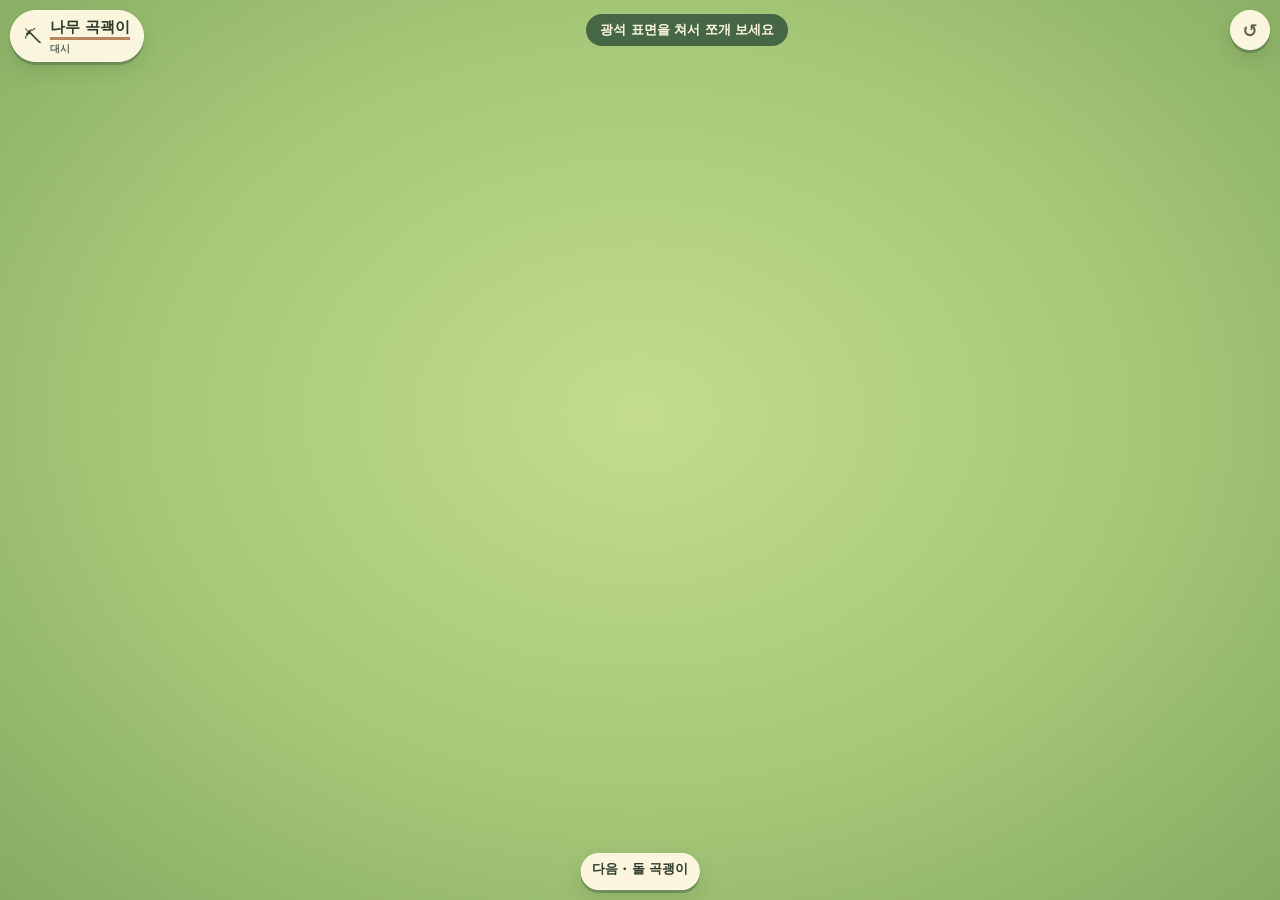
==== index.html @ 0baeaced "[build] 곡갱이.io GitHub Pages 클라이언트 초기 배포" ====
<!doctype html>
<html lang="ko">
<head>
    <meta charset="utf-8" />
    <meta http-equiv="refresh" content="0; url=./fracture.html?online=1" />
    <title>곡갱이.io</title>
</head>
<body><a href="./fracture.html?online=1">곡갱이.io 플레이</a></body>
</html>
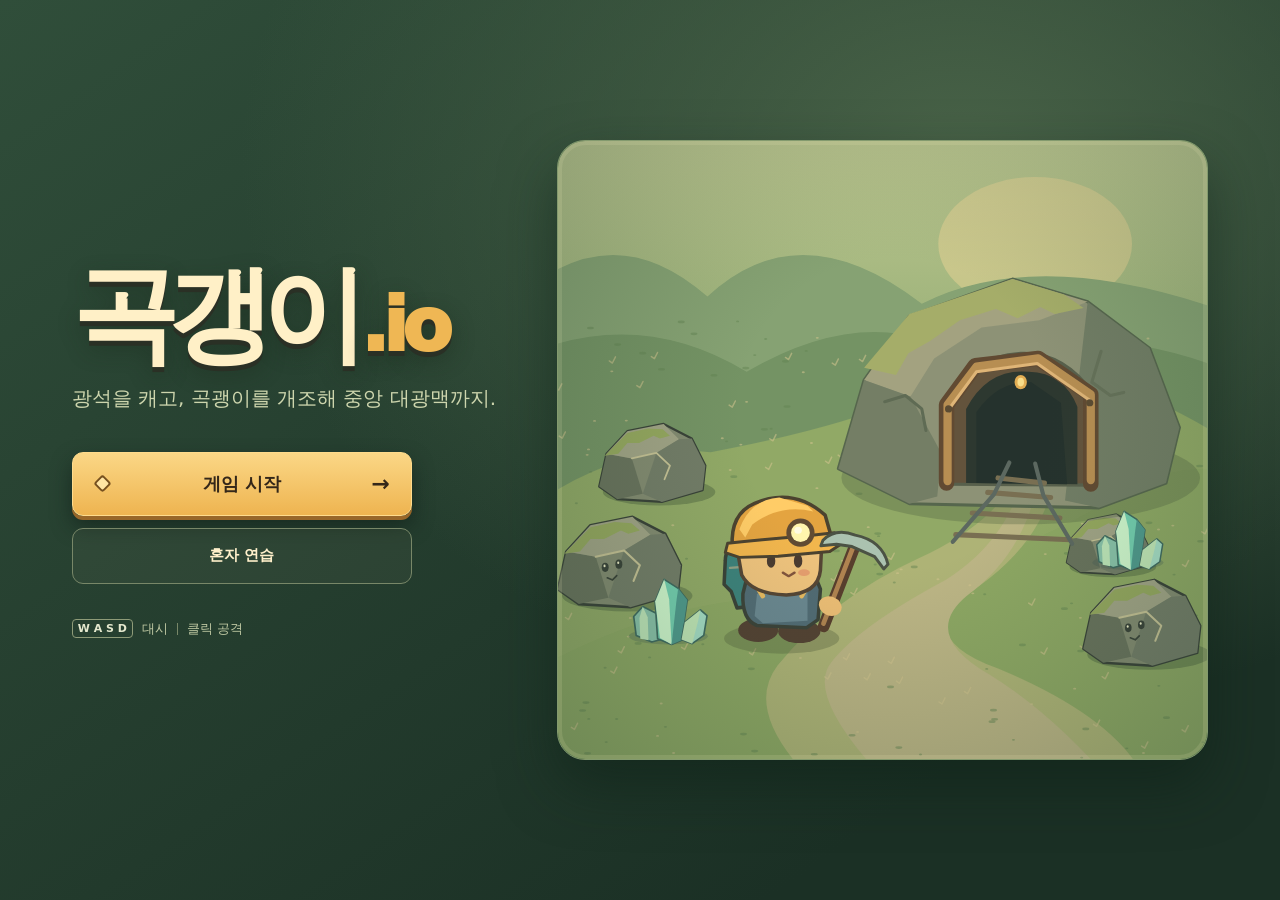
==== commit b0094e86: "[build] 메인 화면과 접속 재시도 배포" ====
--- a/index.html
+++ b/index.html
@@ -1,9 +1,39 @@
 <!doctype html>
 <html lang="ko">
-<head>
-    <meta charset="utf-8" />
-    <meta http-equiv="refresh" content="0; url=./fracture.html?online=1" />
-    <title>곡갱이.io</title>
-</head>
-<body><a href="./fracture.html?online=1">곡갱이.io 플레이</a></body>
+    <head>
+        <meta charset="utf-8" />
+        <meta name="viewport" content="width=device-width, initial-scale=1, viewport-fit=cover" />
+        <meta name="theme-color" content="#233f30" />
+        <title>곡갱이.io</title>
+        <link rel="stylesheet" href="./menu.css" />
+        <script type="module" src="./menu.js"></script>
+    </head>
+    <body>
+        <main class="title-screen">
+            <section class="entry" aria-labelledby="game-title">
+                <h1 id="game-title">곡갱이<span>.io</span></h1>
+                <p class="intro">광석을 캐고, 곡괭이를 개조해 중앙 대광맥까지.</p>
+                <div class="actions">
+                    <button class="start" type="button" aria-describedby="menu-status">
+                        <span class="start-mark" aria-hidden="true"></span>
+                        <span class="start-label">게임 시작</span>
+                        <span class="arrow" aria-hidden="true">→</span>
+                    </button>
+                    <a class="practice" href="./fracture.html?offline=1">혼자 연습</a>
+                </div>
+                <p id="menu-status" class="status" role="status" aria-live="polite"></p>
+                <div class="controls" aria-label="조작 방법">
+                    <span class="desktop-controls"
+                        ><kbd>W A S D</kbd> 대시 <span class="divider"></span> 클릭 공격</span
+                    >
+                    <span class="touch-controls"
+                        >왼쪽 스틱 대시 <span class="divider"></span> 오른쪽 버튼 공격</span
+                    >
+                </div>
+            </section>
+            <div class="mine-scene" aria-hidden="true">
+                <canvas class="mine-art"></canvas>
+            </div>
+        </main>
+    </body>
 </html>
--- a/menu.css
+++ b/menu.css
@@ -0,0 +1,302 @@
+:root {
+    font-family: system-ui, 'Malgun Gothic', sans-serif;
+    color: #fff5d8;
+    background: #20382b;
+    color-scheme: dark;
+}
+
+* {
+    box-sizing: border-box;
+}
+
+body {
+    min-width: 280px;
+    min-height: 100vh;
+    margin: 0;
+    background:
+        radial-gradient(ellipse at 75% 18%, #496348 0, transparent 53%),
+        linear-gradient(145deg, #304e3a, #1b3025 80%);
+}
+
+.title-screen {
+    width: min(100%, 1400px);
+    min-height: 100svh;
+    margin: auto;
+    padding: max(36px, env(safe-area-inset-top)) clamp(26px, 5.6vw, 88px)
+        max(36px, env(safe-area-inset-bottom));
+    display: grid;
+    grid-template-columns: minmax(285px, 0.8fr) minmax(0, 1.2fr);
+    gap: clamp(24px, 4vw, 65px);
+    align-items: center;
+}
+
+.entry {
+    padding-block: 20px;
+}
+
+h1 {
+    margin: 0 0 15px;
+    color: #fff0c7;
+    font-size: clamp(66px, 8.3vw, 122px);
+    line-height: 0.98;
+    font-weight: 950;
+    letter-spacing: -0.105em;
+    white-space: nowrap;
+    text-shadow:
+        0 5px 0 #2a3025,
+        0 8px 22px #17271975;
+}
+
+h1 span {
+    margin-inline-start: 0.06em;
+    color: #efb754;
+    font-size: 0.69em;
+    letter-spacing: -0.08em;
+}
+
+.intro {
+    margin: 0;
+    color: #cdd5ad;
+    font-size: clamp(14px, 1.6vw, 20px);
+    line-height: 1.7;
+    word-break: keep-all;
+}
+
+.actions {
+    display: grid;
+    gap: 12px;
+    width: min(100%, 340px);
+    margin-block-start: 37px;
+}
+
+.start,
+.practice {
+    min-height: 56px;
+    border-radius: 11px;
+    font: inherit;
+    font-weight: 850;
+    text-decoration: none;
+    text-align: center;
+}
+
+.start {
+    display: grid;
+    grid-template-columns: 24px 1fr 24px;
+    align-items: center;
+    gap: 10px;
+    min-height: 64px;
+    padding: 0 18px;
+    border: 1px solid #ffdb8c;
+    background: linear-gradient(#fbd786, #eeb450);
+    box-shadow:
+        0 4px 0 #986729,
+        0 10px 20px #101e18a0;
+    color: #342719;
+    font-size: 18px;
+    cursor: pointer;
+}
+
+.start:hover:not(:disabled) {
+    background: #ffe0a0;
+}
+
+.start:active:not(:disabled) {
+    transform: translateY(2px);
+    box-shadow: 0 2px 0 #986729;
+}
+
+.start:disabled {
+    cursor: progress;
+}
+
+.start-mark {
+    width: 13px;
+    height: 13px;
+    margin: auto;
+    border: 2px solid #76501f;
+    border-radius: 3px;
+    transform: rotate(45deg);
+    background: #ffe5a4;
+}
+
+.start[aria-busy='true'] .start-mark {
+    border: 2px solid #79512250;
+    border-top-color: #76501f;
+    border-radius: 50%;
+    background: none;
+    animation: spin 0.7s linear infinite;
+}
+
+@keyframes spin {
+    to {
+        transform: rotate(405deg);
+    }
+}
+
+.arrow {
+    font-size: 22px;
+    line-height: 1;
+}
+
+.practice {
+    display: grid;
+    place-items: center;
+    border: 1px solid #788768;
+    background: #f8eabb0b;
+    color: #fff0cb;
+    font-size: 15px;
+}
+
+.practice:hover {
+    background: #f8eabb1c;
+}
+
+.start:focus-visible,
+.practice:focus-visible {
+    outline: 2px solid #fff6d9;
+    outline-offset: 4px;
+}
+
+.status {
+    min-height: 1.6em;
+    margin: 13px 0 0;
+    color: #ffdfa6;
+    font-size: 14px;
+    line-height: 1.55;
+}
+
+.controls {
+    display: flex;
+    color: #c0c9a3;
+    font-size: 13px;
+}
+
+.controls span {
+    display: inline-flex;
+    align-items: center;
+    gap: 9px;
+}
+
+.controls .divider {
+    width: 1px;
+    height: 12px;
+    background: #788768;
+}
+
+.controls .touch-controls {
+    display: none;
+}
+
+kbd {
+    padding: 2px 5px;
+    border: 1px solid #8e9b78;
+    border-radius: 4px;
+    color: #e4e8ce;
+    font-family: inherit;
+    font-size: 11px;
+    font-weight: 800;
+    white-space: nowrap;
+}
+
+.mine-scene {
+    position: relative;
+    width: 100%;
+    aspect-ratio: 1.05;
+    overflow: hidden;
+    border: 1px solid #839a6e;
+    border-radius: 28px;
+    background: radial-gradient(at 63% 25%, #90a969, #496c49 75%);
+    box-shadow: 0 26px 55px #0e21188f;
+}
+
+.mine-scene::after {
+    position: absolute;
+    inset: 0;
+    border: 4px solid #f8ebbd20;
+    border-radius: inherit;
+    content: '';
+    pointer-events: none;
+}
+
+.mine-art {
+    display: block;
+    width: 100%;
+    height: 100%;
+}
+
+@media (pointer: coarse) {
+    .controls .desktop-controls {
+        display: none;
+    }
+
+    .controls .touch-controls {
+        display: inline-flex;
+    }
+}
+
+@media (max-width: 740px) {
+    .title-screen {
+        display: flex;
+        flex-direction: column;
+        justify-content: center;
+        gap: 14px;
+        padding: max(18px, env(safe-area-inset-top)) 22px max(18px, env(safe-area-inset-bottom));
+    }
+
+    .entry {
+        display: contents;
+    }
+
+    h1 {
+        order: 0;
+        margin: 5px 0 0;
+        font-size: clamp(59px, 13vw, 84px);
+    }
+
+    .intro {
+        order: 1;
+        text-align: center;
+    }
+
+    .mine-scene {
+        order: 2;
+        width: min(100%, 470px);
+        aspect-ratio: 1.32;
+        max-height: 38svh;
+        border-radius: 18px;
+    }
+
+    .actions {
+        order: 3;
+        margin-top: 3px;
+    }
+
+    .start {
+        min-height: 58px;
+    }
+
+    .practice {
+        min-height: 49px;
+    }
+
+    .status {
+        order: 4;
+        margin: 0;
+        text-align: center;
+    }
+
+    .status:empty {
+        display: none;
+    }
+
+    .controls {
+        order: 5;
+        margin-bottom: 2px;
+    }
+}
+
+@media (prefers-reduced-motion: reduce) {
+    .start[aria-busy='true'] .start-mark {
+        animation: none;
+    }
+}
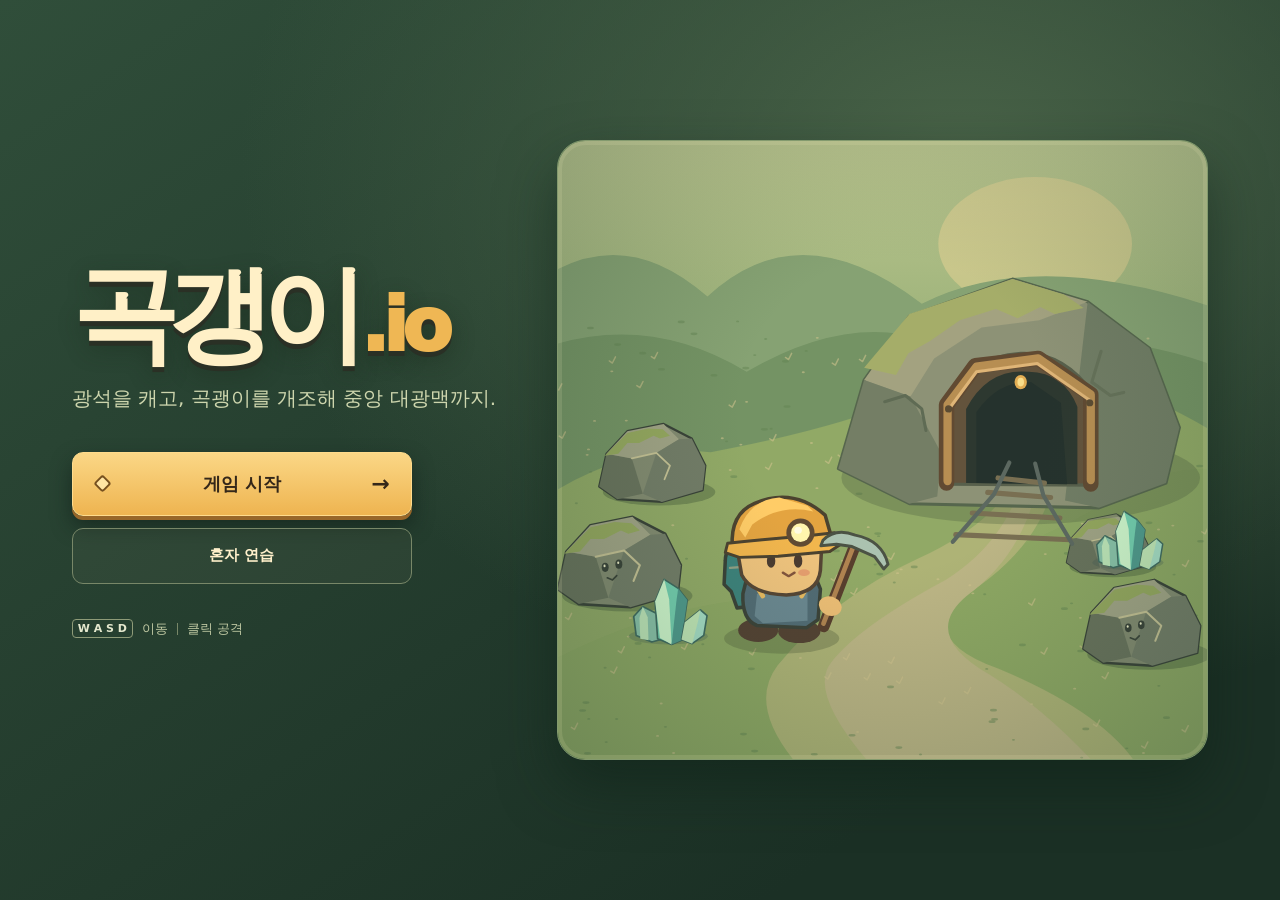
==== commit ba7f3dcb: "[build] 메인 화면 이동 안내 갱신" ====
--- a/index.html
+++ b/index.html
@@ -24,10 +24,10 @@
                 <p id="menu-status" class="status" role="status" aria-live="polite"></p>
                 <div class="controls" aria-label="조작 방법">
                     <span class="desktop-controls"
-                        ><kbd>W A S D</kbd> 대시 <span class="divider"></span> 클릭 공격</span
+                        ><kbd>W A S D</kbd> 이동 <span class="divider"></span> 클릭 공격</span
                     >
                     <span class="touch-controls"
-                        >왼쪽 스틱 대시 <span class="divider"></span> 오른쪽 버튼 공격</span
+                        >왼쪽 스틱 이동 <span class="divider"></span> 오른쪽 버튼 공격</span
                     >
                 </div>
             </section>
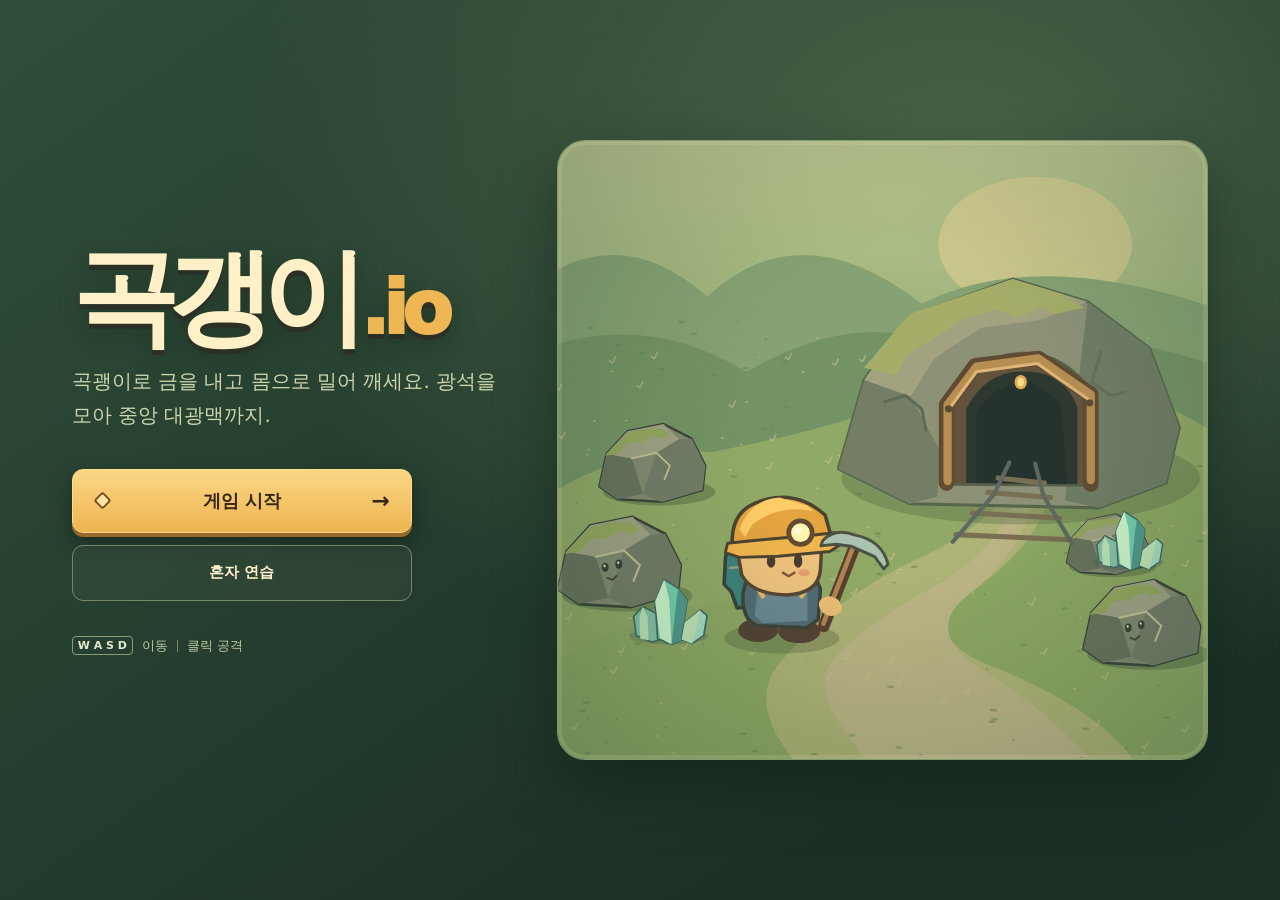
==== commit 2e034a06: "[build] 곡괭이 균열과 몸통 연쇄 파쇄 반영" ====
--- a/index.html
+++ b/index.html
@@ -12,7 +12,9 @@
         <main class="title-screen">
             <section class="entry" aria-labelledby="game-title">
                 <h1 id="game-title">곡갱이<span>.io</span></h1>
-                <p class="intro">광석을 캐고, 곡괭이를 개조해 중앙 대광맥까지.</p>
+                <p class="intro">
+                    곡괭이로 금을 내고 몸으로 밀어 깨세요. 광석을 모아 중앙 대광맥까지.
+                </p>
                 <div class="actions">
                     <button class="start" type="button" aria-describedby="menu-status">
                         <span class="start-mark" aria-hidden="true"></span>
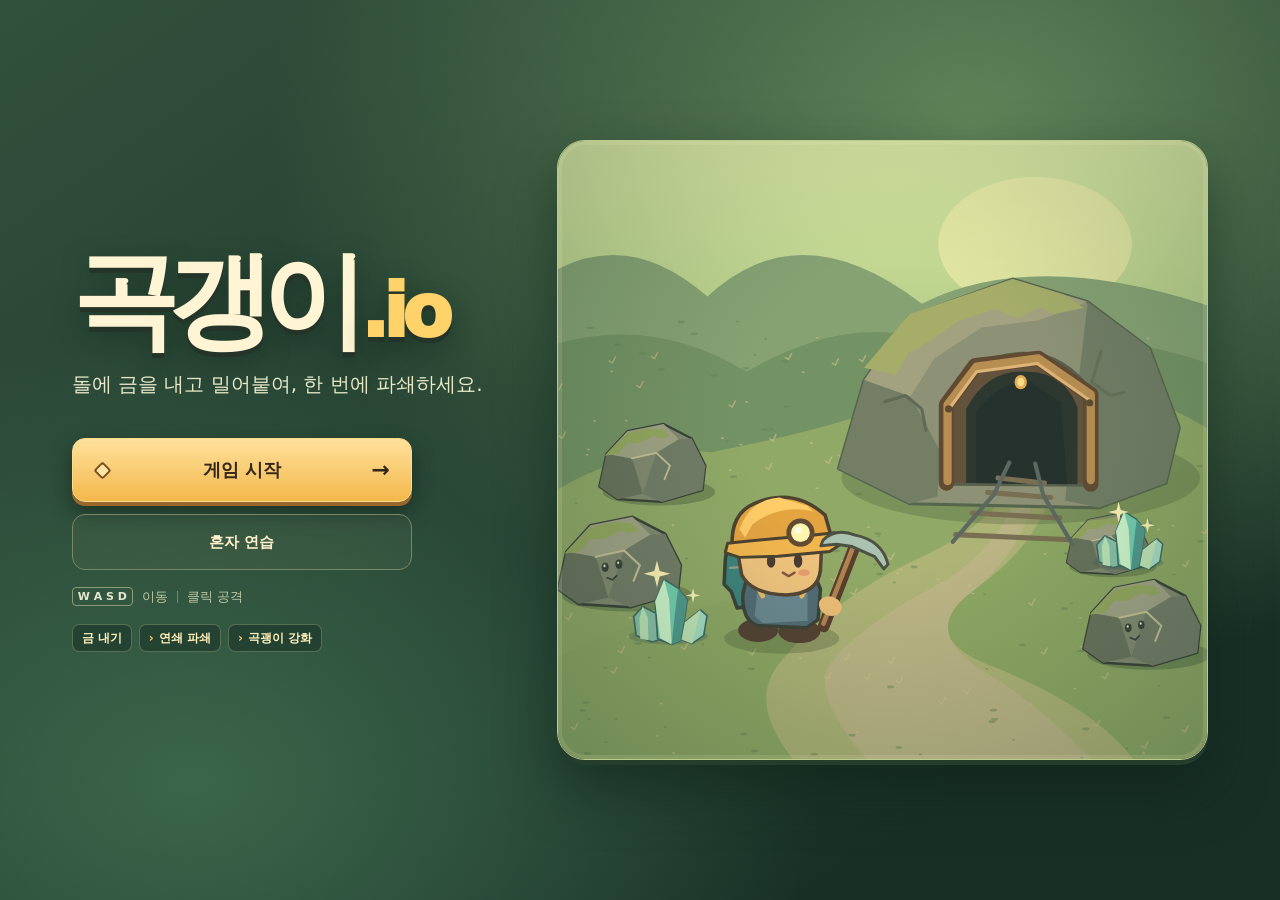
==== commit 56df9a8d: "[build] 곡갱이.io 초반 건틀렛 개선 반영" ====
--- a/index.html
+++ b/index.html
@@ -12,9 +12,7 @@
         <main class="title-screen">
             <section class="entry" aria-labelledby="game-title">
                 <h1 id="game-title">곡갱이<span>.io</span></h1>
-                <p class="intro">
-                    곡괭이로 금을 내고 몸으로 밀어 깨세요. 광석을 모아 중앙 대광맥까지.
-                </p>
+                <p class="intro">돌에 금을 내고 밀어붙여, 한 번에 파쇄하세요.</p>
                 <div class="actions">
                     <button class="start" type="button" aria-describedby="menu-status">
                         <span class="start-mark" aria-hidden="true"></span>
@@ -32,6 +30,11 @@
                         >왼쪽 스틱 이동 <span class="divider"></span> 오른쪽 버튼 공격</span
                     >
                 </div>
+                <ol class="play-loop" aria-label="채굴 순서">
+                    <li>금 내기</li>
+                    <li>연쇄 파쇄</li>
+                    <li>곡괭이 강화</li>
+                </ol>
             </section>
             <div class="mine-scene" aria-hidden="true">
                 <canvas class="mine-art"></canvas>
--- a/menu.css
+++ b/menu.css
@@ -14,8 +14,9 @@
     min-height: 100vh;
     margin: 0;
     background:
-        radial-gradient(ellipse at 75% 18%, #496348 0, transparent 53%),
-        linear-gradient(145deg, #304e3a, #1b3025 80%);
+        radial-gradient(ellipse at 76% 14%, #608459 0, transparent 51%),
+        radial-gradient(ellipse at 15% 87%, #3b664b 0, transparent 41%),
+        linear-gradient(145deg, #32513c, #182f26 82%);
 }
 
 .title-screen {
@@ -36,27 +37,27 @@
 
 h1 {
     margin: 0 0 15px;
-    color: #fff0c7;
+    color: #fff5d4;
     font-size: clamp(66px, 8.3vw, 122px);
     line-height: 0.98;
     font-weight: 950;
     letter-spacing: -0.105em;
     white-space: nowrap;
     text-shadow:
-        0 5px 0 #2a3025,
-        0 8px 22px #17271975;
+        0 5px 0 #253429,
+        0 9px 26px #1027198a;
 }
 
 h1 span {
     margin-inline-start: 0.06em;
-    color: #efb754;
+    color: #ffd369;
     font-size: 0.69em;
     letter-spacing: -0.08em;
 }
 
 .intro {
     margin: 0;
-    color: #cdd5ad;
+    color: #e5e9c8;
     font-size: clamp(14px, 1.6vw, 20px);
     line-height: 1.7;
     word-break: keep-all;
@@ -72,7 +73,7 @@
 .start,
 .practice {
     min-height: 56px;
-    border-radius: 11px;
+    border-radius: 13px;
     font: inherit;
     font-weight: 850;
     text-decoration: none;
@@ -87,7 +88,7 @@
     min-height: 64px;
     padding: 0 18px;
     border: 1px solid #ffdb8c;
-    background: linear-gradient(#fbd786, #eeb450);
+    background: linear-gradient(#ffe19c, #f3b84b);
     box-shadow:
         0 4px 0 #986729,
         0 10px 20px #101e18a0;
@@ -165,8 +166,13 @@
     line-height: 1.55;
 }
 
+.status:empty {
+    display: none;
+}
+
 .controls {
     display: flex;
+    margin-top: 17px;
     color: #c0c9a3;
     font-size: 13px;
 }
@@ -185,6 +191,36 @@
 
 .controls .touch-controls {
     display: none;
+}
+
+.play-loop {
+    display: flex;
+    flex-wrap: wrap;
+    align-items: center;
+    gap: 7px;
+    margin: 18px 0 0;
+    padding: 0;
+    list-style: none;
+    color: #fff0b9;
+    font-size: 12px;
+    font-weight: 800;
+}
+
+.play-loop li {
+    display: flex;
+    align-items: center;
+    min-height: 28px;
+    padding: 4px 9px;
+    border: 1px solid #cbdba24d;
+    border-radius: 7px;
+    background: #152d237f;
+    white-space: nowrap;
+}
+
+.play-loop li + li::before {
+    margin-right: 5px;
+    color: #ffca65;
+    content: '›';
 }
 
 kbd {
@@ -203,10 +239,12 @@
     width: 100%;
     aspect-ratio: 1.05;
     overflow: hidden;
-    border: 1px solid #839a6e;
+    border: 1px solid #bbcb8d;
     border-radius: 28px;
     background: radial-gradient(at 63% 25%, #90a969, #496c49 75%);
-    box-shadow: 0 26px 55px #0e21188f;
+    box-shadow:
+        0 5px 0 #253d2d,
+        0 26px 55px #0e21188f;
 }
 
 .mine-scene::after {
@@ -285,13 +323,39 @@
         text-align: center;
     }
 
-    .status:empty {
-        display: none;
-    }
-
     .controls {
         order: 5;
+        margin-top: 0;
         margin-bottom: 2px;
+    }
+
+    .play-loop {
+        order: 6;
+        justify-content: center;
+        margin: 0;
+    }
+}
+
+@media (min-width: 741px) and (max-height: 540px) {
+    .title-screen {
+        padding-block: max(14px, env(safe-area-inset-top)) max(16px, env(safe-area-inset-bottom));
+    }
+
+    .entry {
+        padding-block: 0;
+    }
+
+    .actions {
+        margin-block-start: 20px;
+    }
+
+    .controls,
+    .play-loop {
+        margin-block-start: 10px;
+    }
+
+    .mine-scene {
+        max-height: 86svh;
     }
 }
 
